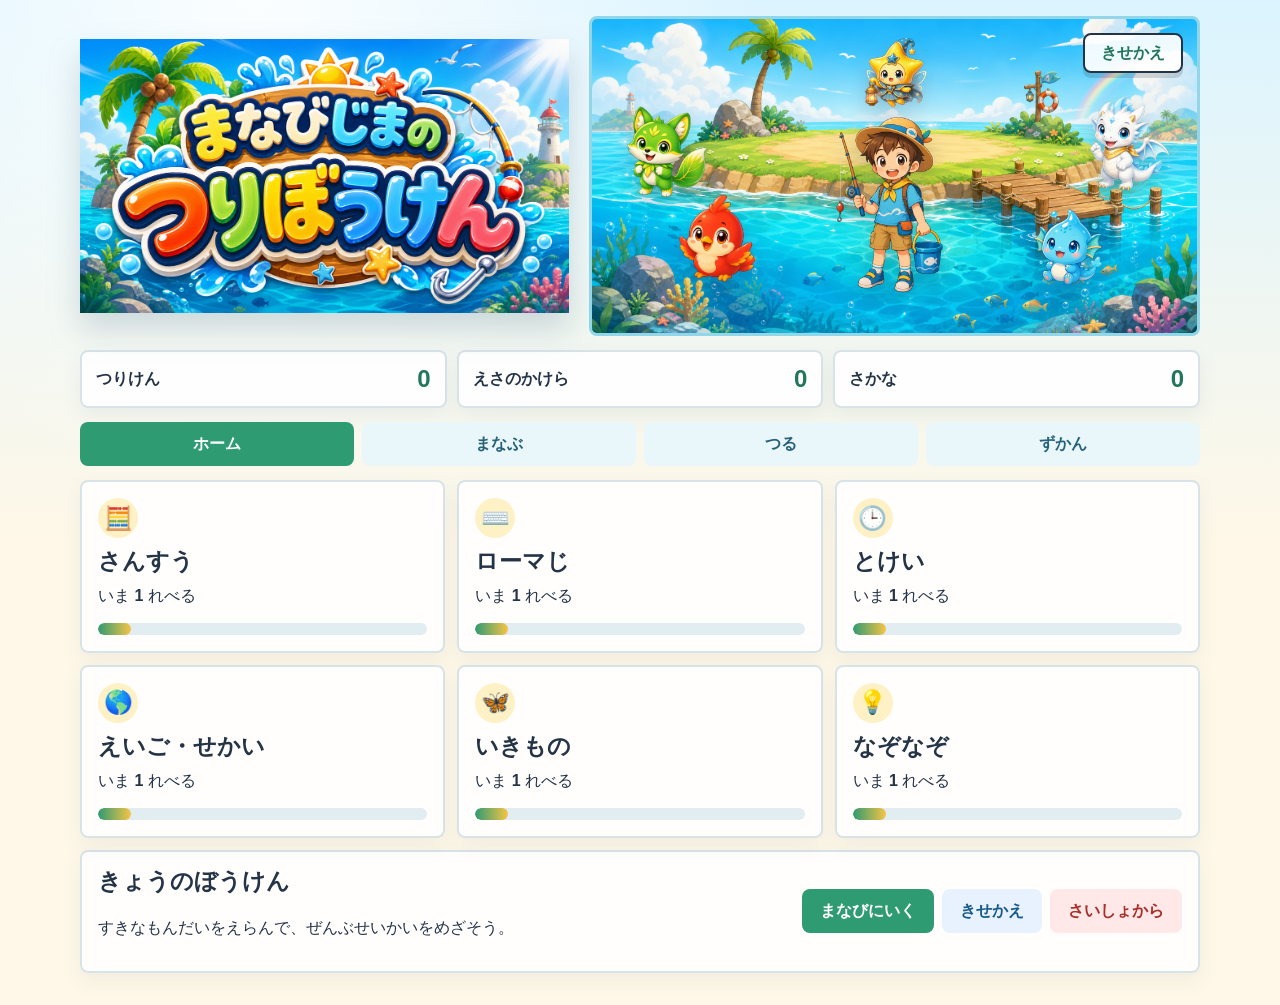
==== manabijima/index.html @ a8a442fa "Add first Manabijima game copy" ====
<!doctype html>
<html lang="ja">
  <head>
    <meta charset="utf-8" />
    <meta name="viewport" content="width=device-width, initial-scale=1" />
    <title>まなびじまのつりぼうけん</title>
    <link rel="stylesheet" href="./style.css" />
  </head>
  <body>
    <main class="app">
      <section class="hero" aria-labelledby="game-title">
        <div class="hero__text">
          <div class="title-logo">
            <img src="./assets/ui/title_banner.png" alt="まなびじまの つりぼうけん" />
            <h1 id="game-title">まなびじまの つりぼうけん</h1>
          </div>
        </div>
        <div class="stage" aria-label="しゅじんこう">
          <button class="stage-look-button" data-go="look">きせかえ</button>
          <div class="sun"></div>
          <div class="cloud cloud--one"></div>
          <div class="cloud cloud--two"></div>
          <div id="animal-buddy" class="buddy buddy--back-left"></div>
          <div id="quiz-buddy" class="buddy buddy--back-center"></div>
          <div id="world-buddy" class="buddy buddy--back-right"></div>
          <div id="red-buddy" class="buddy buddy--left"></div>
          <div id="avatar" class="avatar"></div>
          <div id="buddy" class="buddy buddy--right"></div>
          <div class="island"></div>
          <div class="water"></div>
        </div>
      </section>

      <section class="status-bar" aria-label="もちもの">
        <div>
          <span>つりけん</span>
          <strong id="ticket-count">0</strong>
        </div>
        <div>
          <span>えさのかけら</span>
          <strong id="bait-count">0</strong>
        </div>
        <div>
          <span>さかな</span>
          <strong id="fish-count">0</strong>
        </div>
      </section>

      <nav class="tabs" aria-label="メニュー">
        <button class="tab is-active" data-view="home">ホーム</button>
        <button class="tab" data-view="study">まなぶ</button>
        <button class="tab" data-view="fish">つる</button>
        <button class="tab" data-view="book">ずかん</button>
      </nav>

      <section id="home-view" class="view is-active">
        <div class="progress-grid">
          <article class="panel subject-card" data-home-subject="math" tabindex="0">
            <span class="subject-icon">🧮</span>
            <h2>さんすう</h2>
            <p>いま <strong id="math-level">1</strong> れべる</p>
            <div class="meter"><span id="math-meter"></span></div>
          </article>
          <article class="panel subject-card" data-home-subject="roma" tabindex="0">
            <span class="subject-icon">⌨️</span>
            <h2>ローマじ</h2>
            <p>いま <strong id="roma-level">1</strong> れべる</p>
            <div class="meter"><span id="roma-meter"></span></div>
          </article>
          <article class="panel subject-card" data-home-subject="word" tabindex="0">
            <span class="subject-icon">🕒</span>
            <h2>とけい</h2>
            <p>いま <strong id="word-level">1</strong> れべる</p>
            <div class="meter"><span id="word-meter"></span></div>
          </article>
          <article class="panel subject-card" data-home-subject="world" tabindex="0">
            <span class="subject-icon">🌎</span>
            <h2>えいご・せかい</h2>
            <p>いま <strong id="world-level">1</strong> れべる</p>
            <div class="meter"><span id="world-meter"></span></div>
          </article>
          <article class="panel subject-card" data-home-subject="animal" tabindex="0">
            <span class="subject-icon">🦋</span>
            <h2>いきもの</h2>
            <p>いま <strong id="animal-level">1</strong> れべる</p>
            <div class="meter"><span id="animal-meter"></span></div>
          </article>
          <article class="panel subject-card" data-home-subject="quiz" tabindex="0">
            <span class="subject-icon">💡</span>
            <h2>なぞなぞ</h2>
            <p>いま <strong id="quiz-level">1</strong> れべる</p>
            <div class="meter"><span id="quiz-meter"></span></div>
          </article>
        </div>
        <div class="panel story-panel">
          <h2>きょうのぼうけん</h2>
          <p id="story-text">すきなもんだいをえらんで、ぜんぶせいかいをめざそう。</p>
          <div class="home-actions">
            <button class="primary" data-go="study">まなびにいく</button>
            <button class="secondary" data-go="look">きせかえ</button>
            <button class="danger reset-control">さいしょから</button>
          </div>
        </div>
      </section>

      <section id="look-view" class="view">
        <div class="panel look-panel">
          <div class="look-head">
            <div>
              <p class="eyebrow">すがたえらび</p>
              <h2>すきなすがた</h2>
            </div>
            <button id="look-auto" class="secondary">ぜんぶおまかせ</button>
          </div>
          <p class="look-help">できるようになったすがたからえらべるよ。</p>
          <div id="look-picker" class="look-picker"></div>
        </div>
      </section>

      <section id="study-view" class="view">
        <div class="subject-picker" id="subject-picker"></div>
        <div class="level-picker" id="level-picker" aria-label="れべるをえらぶ"></div>
        <div class="panel quiz-panel" id="quiz-panel">
          <div id="answer-mark" class="answer-mark" aria-hidden="true"></div>
          <div class="quiz-head">
            <div>
              <p class="eyebrow" id="quiz-subtitle">さんすう</p>
              <h2 id="quiz-title">れべる 1</h2>
            </div>
            <div class="score-pill"><span id="question-count">1</span>/5</div>
          </div>
          <p id="question-guide" class="question-guide">こたえを いれよう</p>
          <div id="question-box" class="question-box"></div>
          <div id="answer-box" class="answer-box"></div>
          <div class="quiz-actions">
            <button id="check-answer" class="primary">こたえる</button>
            <button id="next-question" class="secondary" hidden>つぎへ</button>
            <button id="retry-level" class="secondary" hidden>もういちど</button>
            <button id="next-level" class="primary" hidden>つぎのれべる</button>
            <button id="go-fishing" class="secondary" hidden>つりにいく</button>
          </div>
          <p id="feedback" class="feedback" aria-live="polite"></p>
        </div>
      </section>

      <section id="fish-view" class="view">
        <div class="panel fishing-panel">
          <div class="fishing-stage" id="fishing-stage">
            <div class="pond-sky"></div>
            <div class="pond-water"></div>
            <div class="rod"></div>
            <div class="float"></div>
          </div>
          <div class="fishing-info">
            <p class="eyebrow" id="place-name">はじまりのいけ</p>
            <h2>つりをする</h2>
            <p id="fishing-message">つりけんをつかって、さかなをつろう。</p>
            <button id="fish-button" class="primary">つる</button>
          </div>
        </div>
      </section>

      <section id="book-view" class="view">
        <div class="panel">
          <div class="book-head">
            <div>
              <p class="eyebrow">さかなずかん</p>
              <h2>みつけたさかな</h2>
            </div>
            <button class="danger reset-control">さいしょから</button>
          </div>
          <div id="fish-book" class="fish-book"></div>
        </div>
      </section>
    </main>

    <div id="evolution-modal" class="evolution-modal" hidden>
      <div class="evolution-card">
        <p class="eyebrow">ぱわーあっぷ！</p>
        <div class="evolution-stage">
          <img id="evolution-before" alt="" />
          <span>→</span>
          <img id="evolution-after" alt="" />
        </div>
        <h2 id="evolution-title">すがたがかわった！</h2>
        <p id="evolution-message">とてもつよくなったよ。</p>
        <button id="close-evolution" class="primary">すすむ</button>
      </div>
    </div>

    <script src="./script.js"></script>
  </body>
</html>
---- manabijima/style.css ----
:root {
  color-scheme: light;
  --bg: #fff8e8;
  --ink: #243447;
  --muted: #617386;
  --line: #d8e3e8;
  --panel: #ffffff;
  --green: #2f9b72;
  --green-dark: #22765b;
  --blue: #2889c9;
  --yellow: #f6c445;
  --orange: #f28c38;
  --red: #e6554f;
  font-family: "Arial", "Hiragino Sans", "Yu Gothic", sans-serif;
}

* {
  box-sizing: border-box;
}

body {
  margin: 0;
  min-height: 100vh;
  background:
    radial-gradient(circle at 20% 0%, rgba(255, 255, 255, 0.9), transparent 32rem),
    linear-gradient(180deg, #dbf4ff 0%, var(--bg) 34rem);
  color: var(--ink);
}

button,
input {
  font: inherit;
}

button {
  min-height: 44px;
  border: 0;
  border-radius: 8px;
  cursor: pointer;
  font-weight: 800;
}

button:disabled {
  cursor: not-allowed;
  opacity: 0.55;
}

.app {
  width: min(1120px, calc(100% - 24px));
  margin: 0 auto;
  padding: 16px 0 32px;
}

.hero {
  display: grid;
  grid-template-columns: minmax(440px, 1fr) minmax(480px, 1.25fr);
  gap: 20px;
  align-items: stretch;
  min-height: 320px;
}

.hero__text {
  display: flex;
  flex-direction: column;
  justify-content: center;
  padding: 20px 0;
}

.title-logo {
  position: relative;
  max-width: 620px;
  filter: drop-shadow(0 16px 16px rgba(61, 101, 124, 0.22));
}

.title-logo img {
  display: block;
  width: 100%;
  height: auto;
}

.eyebrow {
  margin: 0 0 6px;
  color: var(--green-dark);
  font-size: 0.9rem;
  font-weight: 800;
}

h1,
h2,
p {
  margin-top: 0;
}

h1 {
  position: absolute;
  width: 1px;
  height: 1px;
  overflow: hidden;
  clip: rect(0 0 0 0);
  white-space: nowrap;
}

h2 {
  margin-bottom: 10px;
  font-size: 1.45rem;
  line-height: 1.2;
  letter-spacing: 0;
}

.stage {
  position: relative;
  overflow: hidden;
  min-height: 320px;
  border: 3px solid #91d6e9;
  border-radius: 8px;
  background: url("./assets/backgrounds/main_stage.png") center / cover no-repeat;
}

.stage-look-button {
  position: absolute;
  z-index: 5;
  right: 14px;
  top: 14px;
  min-height: 40px;
  padding: 0 16px;
  border: 2px solid #243447;
  background: rgba(255, 255, 255, 0.92);
  color: var(--green-dark);
  box-shadow: 0 5px 0 rgba(36, 52, 71, 0.18);
}

.stage-look-button:hover {
  background: #fff8d8;
}

.sun {
  position: absolute;
  display: none;
  top: 28px;
  right: 38px;
  width: 64px;
  height: 64px;
  border-radius: 50%;
  background: #ffd65a;
  box-shadow: 0 0 0 12px rgba(255, 214, 90, 0.23);
}

.cloud {
  position: absolute;
  display: none;
  width: 110px;
  height: 34px;
  border-radius: 999px;
  background: #fff;
  opacity: 0.9;
}

.cloud::before,
.cloud::after {
  content: "";
  position: absolute;
  bottom: 12px;
  border-radius: 50%;
  background: #fff;
}

.cloud::before {
  left: 16px;
  width: 44px;
  height: 44px;
}

.cloud::after {
  right: 18px;
  width: 52px;
  height: 52px;
}

.cloud--one {
  top: 48px;
  left: 42px;
}

.cloud--two {
  top: 104px;
  right: 160px;
  transform: scale(0.72);
}

.island {
  position: absolute;
  display: none;
  left: 12%;
  right: 12%;
  bottom: 38px;
  height: 72px;
  border-radius: 50% 50% 0 0;
  background: #d2a357;
  box-shadow: inset 0 14px #7ec857;
}

.water {
  position: absolute;
  display: none;
  left: 0;
  right: 0;
  bottom: 0;
  height: 48px;
  background: repeating-linear-gradient(90deg, #55bce2 0 34px, #76d4ee 34px 68px);
}

.avatar,
.buddy {
  position: absolute;
  z-index: 2;
}

.avatar {
  left: 50%;
  bottom: 6px;
  width: 180px;
  height: 236px;
  transform: translateX(-50%);
}

.buddy {
  bottom: 18px;
  width: 122px;
  height: 148px;
}

.buddy--left {
  left: 10%;
  bottom: 12px;
  width: 132px;
  height: 158px;
}

.buddy--right {
  right: 11%;
  bottom: 8px;
  width: 124px;
  height: 150px;
}

.buddy--back-left,
.buddy--back-center,
.buddy--back-right {
  z-index: 1;
  opacity: 0.98;
}

.buddy--back-left {
  left: 3%;
  bottom: 112px;
  width: 112px;
  height: 136px;
}

.buddy--back-center {
  left: 50%;
  bottom: 204px;
  width: 94px;
  height: 108px;
  transform: translateX(-50%);
}

.buddy--back-right {
  right: 3%;
  bottom: 120px;
  width: 112px;
  height: 136px;
}

.character-sprite {
  display: block;
  width: 100%;
  height: 100%;
  object-fit: contain;
  filter: drop-shadow(0 10px 10px rgba(34, 52, 71, 0.22));
}

.hero-sprite {
  transform-origin: 50% 100%;
}

.buddy-sprite {
  transform-origin: 50% 100%;
}

.red-buddy-sprite {
  transform-origin: 50% 100%;
}

.world-buddy-sprite,
.animal-buddy-sprite,
.quiz-buddy-sprite {
  transform-origin: 50% 100%;
}

.person {
  position: absolute;
  inset: 0;
}

.head {
  position: absolute;
  left: 37px;
  top: 8px;
  width: 58px;
  height: 58px;
  border: 3px solid #513a2b;
  border-radius: 50%;
  background: #ffd0a4;
}

.hair {
  position: absolute;
  left: 31px;
  top: 0;
  width: 70px;
  height: 38px;
  border-radius: 50% 50% 28% 28%;
  background: #5b3a2b;
}

.eye {
  position: absolute;
  top: 32px;
  width: 7px;
  height: 7px;
  border-radius: 50%;
  background: #243447;
}

.eye--l {
  left: 53px;
}

.eye--r {
  left: 74px;
}

.mouth {
  position: absolute;
  left: 62px;
  top: 47px;
  width: 16px;
  height: 8px;
  border-bottom: 3px solid #b54d4d;
  border-radius: 0 0 16px 16px;
}

.body {
  position: absolute;
  left: 34px;
  top: 68px;
  width: 64px;
  height: 76px;
  border: 3px solid #243447;
  border-radius: 24px 24px 12px 12px;
  background: var(--outfit, #6eb9f2);
}

.arm,
.leg {
  position: absolute;
  border: 3px solid #243447;
  background: #ffd0a4;
}

.arm {
  top: 78px;
  width: 20px;
  height: 58px;
  border-radius: 12px;
}

.arm--l {
  left: 18px;
  transform: rotate(10deg);
}

.arm--r {
  right: 16px;
  transform: rotate(-18deg);
}

.leg {
  top: 135px;
  width: 22px;
  height: 38px;
  border-radius: 10px;
  background: #315f8f;
}

.leg--l {
  left: 44px;
}

.leg--r {
  right: 44px;
}

.item {
  position: absolute;
  right: 0;
  top: 72px;
  width: 58px;
  height: 58px;
}

.item::before {
  content: "";
  position: absolute;
  left: 22px;
  top: 2px;
  width: 7px;
  height: 62px;
  border-radius: 8px;
  background: #7b5438;
  transform: rotate(22deg);
}

.item__head {
  content: "";
  position: absolute;
  right: 7px;
  bottom: 4px;
  width: 28px;
  height: 28px;
  border: 5px solid var(--item, #f6c445);
  border-radius: 50%;
}

.item__head--net {
  width: 32px;
  height: 32px;
  border-radius: 50%;
}

.item__head--bucket {
  width: 30px;
  height: 26px;
  border-radius: 4px 4px 12px 12px;
  background: rgba(255, 255, 255, 0.45);
}

.item__head--map {
  width: 32px;
  height: 24px;
  border-width: 4px;
  border-radius: 4px;
  background: #fff4c8;
}

.item__head--star {
  width: 32px;
  height: 32px;
  border-radius: 8px;
  background: var(--item, #f6c445);
  transform: rotate(45deg);
}

.level-badge {
  position: absolute;
  left: 48px;
  top: 92px;
  display: grid;
  place-items: center;
  width: 34px;
  height: 24px;
  border: 2px solid #243447;
  border-radius: 999px;
  background: #fff;
  color: #243447;
  font-size: 0.72rem;
  font-weight: 900;
}

.body-mark {
  position: absolute;
  left: 54px;
  top: 112px;
  width: 24px;
  height: 12px;
  border-radius: 999px;
  background: rgba(255, 255, 255, 0.65);
}

.buddy-creature {
  position: absolute;
  left: 8px;
  bottom: 0;
  width: 88px;
  height: 78px;
  border: 3px solid #22526c;
  border-radius: 46% 46% 42% 42%;
  background: var(--buddy, #89ddff);
}

.buddy-creature::before {
  content: "";
  position: absolute;
  left: 12px;
  top: -18px;
  width: 60px;
  height: 34px;
  border: 3px solid #22526c;
  border-bottom: 0;
  border-radius: 50% 50% 0 0;
  background: inherit;
}

.buddy-fin {
  position: absolute;
  right: -17px;
  top: 28px;
  width: 32px;
  height: 28px;
  border: 3px solid #22526c;
  border-radius: 50% 0 50% 0;
  background: inherit;
}

.buddy-horn {
  position: absolute;
  left: 38px;
  top: -24px;
  width: 14px;
  height: 28px;
  border: 3px solid #22526c;
  border-radius: 12px 12px 2px 2px;
  background: #fff5a6;
}

.buddy-eye {
  position: absolute;
  top: 26px;
  width: 8px;
  height: 8px;
  border-radius: 50%;
  background: #183142;
}

.buddy-eye--l {
  left: 29px;
}

.buddy-eye--r {
  right: 29px;
}

.status-bar {
  display: grid;
  grid-template-columns: repeat(3, 1fr);
  gap: 10px;
  margin: 14px 0;
}

.status-bar div,
.panel {
  border: 2px solid var(--line);
  border-radius: 8px;
  background: rgba(255, 255, 255, 0.92);
  box-shadow: 0 8px 20px rgba(61, 101, 124, 0.08);
}

.status-bar div {
  display: flex;
  align-items: center;
  justify-content: space-between;
  min-height: 58px;
  padding: 10px 14px;
  font-weight: 800;
}

.status-bar strong {
  font-size: 1.5rem;
  color: var(--green-dark);
}

.tabs {
  display: grid;
  grid-template-columns: repeat(4, 1fr);
  gap: 8px;
  margin-bottom: 14px;
}

.tab {
  background: #e9f6fa;
  color: #276279;
}

.tab.is-active {
  background: var(--green);
  color: #fff;
}

.view {
  display: none;
}

.view.is-active {
  display: block;
}

.progress-grid,
.subject-picker,
.level-picker {
  display: grid;
  grid-template-columns: repeat(3, 1fr);
  gap: 12px;
}

.level-picker {
  grid-template-columns: repeat(10, 1fr);
  margin-top: 12px;
  gap: 8px;
}

.panel {
  padding: 16px;
}

.subject-card {
  min-height: 136px;
  cursor: pointer;
  transition: transform 0.16s ease, border-color 0.16s ease, box-shadow 0.16s ease;
}

.subject-card:hover,
.subject-card:focus {
  border-color: #8acfe3;
  box-shadow: 0 10px 22px rgba(61, 101, 124, 0.14);
  outline: 0;
  transform: translateY(-2px);
}

.subject-icon {
  display: grid;
  place-items: center;
  width: 40px;
  height: 40px;
  margin-bottom: 10px;
  border-radius: 50%;
  background: #fff1c6;
  color: #8a5a05;
  font-size: 1.45rem;
  font-weight: 900;
}

.meter {
  overflow: hidden;
  height: 12px;
  border-radius: 999px;
  background: #e1edf0;
}

.meter span {
  display: block;
  width: 10%;
  height: 100%;
  border-radius: inherit;
  background: linear-gradient(90deg, var(--green), var(--yellow));
}

.story-panel {
  display: grid;
  grid-template-columns: minmax(0, 1fr) auto;
  gap: 12px;
  align-items: center;
  margin-top: 12px;
}

.story-panel h2,
.story-panel p {
  grid-column: 1;
}

.story-panel .home-actions {
  grid-column: 2;
  grid-row: 1 / span 2;
}

.home-actions {
  display: flex;
  gap: 8px;
  align-items: center;
}

.look-panel {
  margin-top: 0;
}

.look-head {
  display: flex;
  gap: 12px;
  align-items: center;
  justify-content: space-between;
  margin-bottom: 8px;
}

.look-head h2 {
  margin-bottom: 0;
}

.look-help {
  margin-bottom: 14px;
  color: var(--muted);
  font-weight: 800;
}

.look-picker {
  display: grid;
  gap: 12px;
}

.look-row {
  display: grid;
  grid-template-columns: 150px 1fr;
  gap: 10px;
  align-items: center;
  padding: 10px;
  border: 2px solid #d8e3e8;
  border-radius: 8px;
  background: #f7fcfd;
}

.look-row h3 {
  margin: 0;
  font-size: 1rem;
  line-height: 1.2;
}

.look-options {
  display: grid;
  grid-template-columns: repeat(5, minmax(88px, 1fr));
  gap: 8px;
}

.look-choice {
  display: grid;
  grid-template-rows: 46px auto auto;
  gap: 4px;
  place-items: center;
  min-height: 104px;
  padding: 8px 6px;
  border: 2px solid #bdd8e3;
  background: #fff;
  color: var(--ink);
  font-size: 0.82rem;
}

.look-choice img {
  max-width: 54px;
  max-height: 48px;
  object-fit: contain;
  filter: drop-shadow(0 5px 5px rgba(34, 52, 71, 0.18));
}

.look-choice.is-active {
  border-color: var(--green);
  background: #e9f8ef;
  box-shadow: inset 0 0 0 2px rgba(47, 155, 114, 0.18);
}

.look-name,
.look-lock {
  line-height: 1.15;
}

.look-name {
  font-weight: 900;
}

.look-lock {
  color: var(--muted);
  font-size: 0.72rem;
}

.primary,
.secondary,
.danger {
  padding: 0 18px;
}

.primary {
  background: var(--green);
  color: #fff;
}

.primary:hover {
  background: var(--green-dark);
}

.secondary {
  background: #e8f2ff;
  color: #185b8a;
}

.danger {
  background: #ffe8e7;
  color: #a82f2a;
}

.subject-choice {
  min-height: 118px;
  padding: 14px;
  text-align: left;
  border: 2px solid var(--line);
  background: #fff;
  color: var(--ink);
}

.subject-choice strong {
  display: flex;
  gap: 8px;
  align-items: center;
  margin-bottom: 10px;
  font-size: 1.05rem;
}

.pick-icon {
  display: grid;
  place-items: center;
  flex: 0 0 auto;
  width: 34px;
  height: 34px;
  border-radius: 50%;
  background: #fff1c6;
  font-size: 1.25rem;
}

.level-choice {
  min-width: 0;
  min-height: 44px;
  padding: 0 8px;
  border: 2px solid #bdd8e3;
  background: #fff;
  color: var(--ink);
}

.level-choice.is-active {
  border-color: var(--green);
  background: #e8f8ef;
  color: var(--green-dark);
}

.level-choice.is-locked {
  opacity: 0.45;
}

.subject-choice.is-active {
  border-color: var(--green);
  box-shadow: inset 0 0 0 2px rgba(47, 155, 114, 0.18);
}

.subject-choice > span {
  display: block;
  color: var(--muted);
  font-size: 0.93rem;
  font-weight: 700;
}

.quiz-panel {
  position: relative;
  margin-top: 12px;
}

.answer-mark {
  pointer-events: none;
  position: absolute;
  z-index: 8;
  left: 50%;
  top: 52%;
  display: grid;
  place-items: center;
  width: min(220px, 52vw);
  height: min(220px, 52vw);
  border: 10px solid currentColor;
  border-radius: 50%;
  background: rgba(255, 255, 255, 0.72);
  font-size: clamp(7rem, 20vw, 13rem);
  font-weight: 900;
  line-height: 1;
  opacity: 0;
  transform: translate(-50%, -50%) scale(0.45) rotate(-8deg);
}

.answer-mark.is-correct {
  color: #e6554f;
}

.answer-mark.is-wrong {
  color: #185b8a;
}

.answer-mark.is-wrong {
  border-radius: 30px;
}

.answer-mark.is-showing {
  animation: answerMark 0.9s ease-out forwards;
}

.quiz-head,
.book-head {
  display: flex;
  align-items: flex-start;
  justify-content: space-between;
  gap: 12px;
}

.score-pill {
  min-width: 68px;
  padding: 8px 12px;
  border-radius: 999px;
  background: #fff1c6;
  text-align: center;
  font-size: 1.1rem;
  font-weight: 900;
}

.question-box {
  display: grid;
  place-items: center;
  min-height: 140px;
  margin: 8px 0 12px;
  padding: 14px;
  border-radius: 8px;
  background: #f3fbfd;
  text-align: center;
  font-size: 2.2rem;
  font-weight: 900;
  line-height: 1.3;
}

.clock-face {
  width: min(220px, 70vw);
  height: auto;
}

.flag-picture {
  width: min(260px, 76vw);
  height: auto;
  border: 4px solid #243447;
  border-radius: 8px;
  background: #fff;
  box-shadow: 0 8px 0 rgba(36, 52, 71, 0.12);
}

.clock-face circle {
  fill: #fff8df;
  stroke: #243447;
  stroke-width: 6;
}

.clock-face .clock-center {
  fill: #243447;
  stroke: none;
}

.clock-numbers {
  fill: #243447;
  font-size: 20px;
  font-weight: 900;
}

.clock-hand {
  stroke: #243447;
  stroke-linecap: round;
}

.clock-hand--hour {
  stroke-width: 9;
}

.clock-hand--minute {
  stroke-width: 5;
}

.question-guide {
  margin: 4px 0 0;
  color: var(--green-dark);
  font-size: 1.05rem;
  font-weight: 900;
}

.answer-box {
  display: grid;
  gap: 10px;
}

.answer-input {
  width: 100%;
  min-height: 54px;
  padding: 10px 14px;
  border: 3px solid #bdd8e3;
  border-radius: 8px;
  font-size: 1.4rem;
  font-weight: 800;
  text-align: center;
}

.choice-grid {
  display: grid;
  grid-template-columns: repeat(2, 1fr);
  gap: 10px;
}

.choice {
  min-height: 58px;
  border: 2px solid #bdd8e3;
  background: #fff;
  color: var(--ink);
}

.choice.is-selected {
  border-color: var(--blue);
  background: #e6f5ff;
}

.quiz-actions {
  display: flex;
  flex-wrap: wrap;
  gap: 10px;
  margin-top: 12px;
}

.feedback {
  min-height: 28px;
  margin: 12px 0 0;
  color: var(--green-dark);
  font-size: 1.08rem;
  font-weight: 900;
}

.fishing-panel {
  display: grid;
  grid-template-columns: minmax(0, 1.4fr) minmax(260px, 0.8fr);
  gap: 16px;
}

.fishing-stage {
  position: relative;
  overflow: hidden;
  min-height: 300px;
  border-radius: 8px;
  background: url("./assets/backgrounds/main_stage.png") center / cover no-repeat;
}

.pond-sky {
  position: absolute;
  display: none;
  inset: 0 0 42%;
  background: linear-gradient(180deg, #9be7ff, #effdff);
}

.pond-water {
  position: absolute;
  inset: 48% 0 0;
  background:
    repeating-linear-gradient(90deg, rgba(255, 255, 255, 0.16) 0 32px, transparent 32px 68px),
    linear-gradient(180deg, rgba(92, 198, 232, 0.35), rgba(38, 123, 181, 0.52));
}

.rod {
  position: absolute;
  left: 25%;
  top: 70px;
  width: 8px;
  height: 180px;
  border-radius: 8px;
  background: #6c4b31;
  transform: rotate(34deg);
  transform-origin: bottom;
}

.rod::after {
  content: "";
  position: absolute;
  left: 4px;
  top: -2px;
  width: 120px;
  height: 130px;
  border-top: 3px solid #f6fbff;
  border-right: 3px solid #f6fbff;
  border-radius: 0 90px 0 0;
}

.float {
  position: absolute;
  left: 58%;
  top: 176px;
  width: 18px;
  height: 34px;
  border: 3px solid #fff;
  border-radius: 999px;
  background: linear-gradient(180deg, #e6554f 0 50%, #fff 50%);
  animation: bob 1.4s infinite ease-in-out;
}

.fishing-stage.is-biting .float {
  animation: bite 0.22s infinite ease-in-out;
}

.fishing-stage.is-rare {
  box-shadow: inset 0 0 0 5px rgba(246, 196, 69, 0.9), 0 0 28px rgba(246, 196, 69, 0.65);
}

.fishing-stage.is-super {
  box-shadow: inset 0 0 0 5px rgba(113, 210, 222, 0.95), 0 0 34px rgba(113, 210, 222, 0.75);
}

.fishing-stage.is-legend {
  box-shadow: inset 0 0 0 6px rgba(246, 166, 201, 0.95), 0 0 42px rgba(246, 166, 201, 0.82);
}

.fishing-stage.is-super .float {
  animation: bite 0.16s infinite ease-in-out;
}

.fishing-stage.is-legend .float {
  animation: bite 0.12s infinite ease-in-out;
}

.fishing-stage.is-pulled .rod {
  animation: rodPull 0.24s ease-out;
}

.fishing-stage.is-pulled .splash {
  animation: splash 0.2s ease-out 2 alternate;
}

.splash {
  position: absolute;
  left: 50%;
  top: 58%;
  width: 130px;
  height: 42px;
  border: 6px solid rgba(255, 255, 255, 0.8);
  border-left: 0;
  border-right: 0;
  border-radius: 50%;
  transform: translate(-50%, -50%);
  animation: splash 0.38s ease-out infinite alternate;
}

@keyframes bob {
  0%,
  100% {
    transform: translateY(0);
  }
  50% {
    transform: translateY(8px);
  }
}

@keyframes bite {
  0%,
  100% {
    transform: translateY(-5px) rotate(-6deg);
  }
  50% {
    transform: translateY(14px) rotate(6deg);
  }
}

@keyframes splash {
  from {
    opacity: 0.35;
    transform: translate(-50%, -50%) scale(0.7);
  }
  to {
    opacity: 1;
    transform: translate(-50%, -50%) scale(1.15);
  }
}

@keyframes rodPull {
  0% {
    transform: rotate(34deg);
  }
  45% {
    transform: rotate(22deg);
  }
  100% {
    transform: rotate(34deg);
  }
}

@keyframes answerMark {
  0% {
    opacity: 0;
    transform: translate(-50%, -50%) scale(0.45) rotate(-8deg);
  }
  18% {
    opacity: 1;
    transform: translate(-50%, -50%) scale(1.1) rotate(3deg);
  }
  70% {
    opacity: 1;
    transform: translate(-50%, -50%) scale(1) rotate(0);
  }
  100% {
    opacity: 0;
    transform: translate(-50%, -50%) scale(1.18) rotate(0);
  }
}

.fishing-info {
  align-self: center;
}

.caught-fish {
  position: absolute;
  left: 50%;
  top: 52%;
  width: 128px;
  height: 70px;
  transform: translate(-50%, -50%);
  animation: pop 0.36s ease-out;
}

.caught-fish.is-rare {
  animation: rarePop 0.72s ease-out;
}

@keyframes pop {
  from {
    opacity: 0;
    transform: translate(-50%, -38%) scale(0.6);
  }
  to {
    opacity: 1;
    transform: translate(-50%, -50%) scale(1);
  }
}

@keyframes rarePop {
  0% {
    opacity: 0;
    transform: translate(-50%, -20%) scale(0.4) rotate(-16deg);
  }
  55% {
    opacity: 1;
    transform: translate(-50%, -62%) scale(1.35) rotate(8deg);
  }
  100% {
    transform: translate(-50%, -50%) scale(1) rotate(0);
  }
}

.fish-svg {
  width: 100%;
  height: 100%;
}

.fish-img {
  display: block;
  width: 100%;
  height: 100%;
  object-fit: contain;
  filter: drop-shadow(0 8px 8px rgba(24, 38, 51, 0.22));
}

.caught-fish .fish-img {
  transform: scale(1.28);
}

.fish-book {
  display: grid;
  grid-template-columns: repeat(auto-fill, minmax(140px, 1fr));
  gap: 10px;
}

.fish-card {
  min-height: 148px;
  padding: 10px;
  border: 2px solid var(--line);
  border-radius: 8px;
  background: #f8fcfd;
  text-align: center;
}

.fish-card .fish-thumb {
  width: 110px;
  height: 70px;
  margin: 0 auto 8px;
}

.fish-card strong {
  display: block;
  margin-bottom: 4px;
}

.fish-card span {
  color: var(--muted);
  font-size: 0.9rem;
  font-weight: 700;
}

.fish-card.is-locked {
  filter: grayscale(1);
  opacity: 0.5;
}

.evolution-modal {
  position: fixed;
  z-index: 20;
  inset: 0;
  display: grid;
  place-items: center;
  padding: 18px;
  background: rgba(13, 34, 48, 0.48);
}

.evolution-modal[hidden] {
  display: none;
}

.evolution-card {
  width: min(560px, 100%);
  padding: 22px;
  border: 4px solid #243447;
  border-radius: 8px;
  background:
    radial-gradient(circle at 50% 30%, rgba(255, 241, 198, 0.95), transparent 12rem),
    #fff;
  text-align: center;
  box-shadow: 0 20px 40px rgba(13, 34, 48, 0.28);
  animation: evolutionIn 0.36s ease-out;
}

.evolution-modal.is-closing .evolution-card {
  animation: evolutionOut 0.18s ease-in forwards;
}

.evolution-stage {
  display: grid;
  grid-template-columns: 1fr auto 1fr;
  align-items: end;
  gap: 12px;
  min-height: 230px;
  margin: 8px 0 10px;
}

.evolution-stage img {
  width: 100%;
  max-height: 230px;
  object-fit: contain;
  filter: drop-shadow(0 10px 10px rgba(34, 52, 71, 0.22));
}

.evolution-stage img:last-child {
  animation: evolvedSprite 1.1s ease-out infinite alternate;
}

.evolution-stage span {
  align-self: center;
  color: var(--orange);
  font-size: 2.8rem;
  font-weight: 900;
}

.evolution-card h2 {
  margin: 4px 0;
  color: var(--green-dark);
}

.evolution-card p {
  margin: 6px 0 14px;
  font-weight: 900;
}

@keyframes evolutionIn {
  from {
    opacity: 0;
    transform: translateY(20px) scale(0.88);
  }
  to {
    opacity: 1;
    transform: translateY(0) scale(1);
  }
}

@keyframes evolutionOut {
  to {
    opacity: 0;
    transform: translateY(10px) scale(0.94);
  }
}

@keyframes evolvedSprite {
  from {
    transform: translateY(0) scale(1);
  }
  to {
    transform: translateY(-8px) scale(1.06);
  }
}

@media (max-width: 820px) {
  .hero,
  .fishing-panel {
    grid-template-columns: 1fr;
  }

  h1 {
    font-size: 3.2rem;
  }

  .progress-grid,
  .subject-picker,
  .status-bar {
    grid-template-columns: 1fr;
  }

  .story-panel {
    grid-template-columns: 1fr;
  }

  .story-panel h2,
  .story-panel p,
  .story-panel .home-actions {
    grid-column: auto;
    grid-row: auto;
  }

  .home-actions {
    align-items: stretch;
    flex-direction: column;
  }

  .look-head {
    align-items: stretch;
    flex-direction: column;
  }

  .look-row {
    grid-template-columns: 1fr;
  }

  .look-options {
    grid-template-columns: repeat(2, minmax(0, 1fr));
  }

  .tabs {
    grid-template-columns: repeat(2, 1fr);
  }

  .choice-grid {
    grid-template-columns: 1fr;
  }

  .level-picker {
    grid-template-columns: repeat(5, 1fr);
  }

  .stage {
    min-height: 380px;
  }

  .avatar {
    width: 138px;
    height: 190px;
  }

  .buddy,
  .buddy--right {
    width: 88px;
    height: 112px;
  }

  .buddy--left {
    left: 4%;
    bottom: 14px;
    width: 92px;
    height: 116px;
  }

  .buddy--right {
    right: 5%;
    bottom: 12px;
  }

  .buddy--back-left,
  .buddy--back-right {
    bottom: 156px;
    width: 70px;
    height: 90px;
  }

  .buddy--back-left {
    left: 2%;
  }

  .buddy--back-right {
    right: 2%;
  }

  .buddy--back-center {
    left: 50%;
    bottom: 272px;
    width: 68px;
    height: 78px;
  }
}
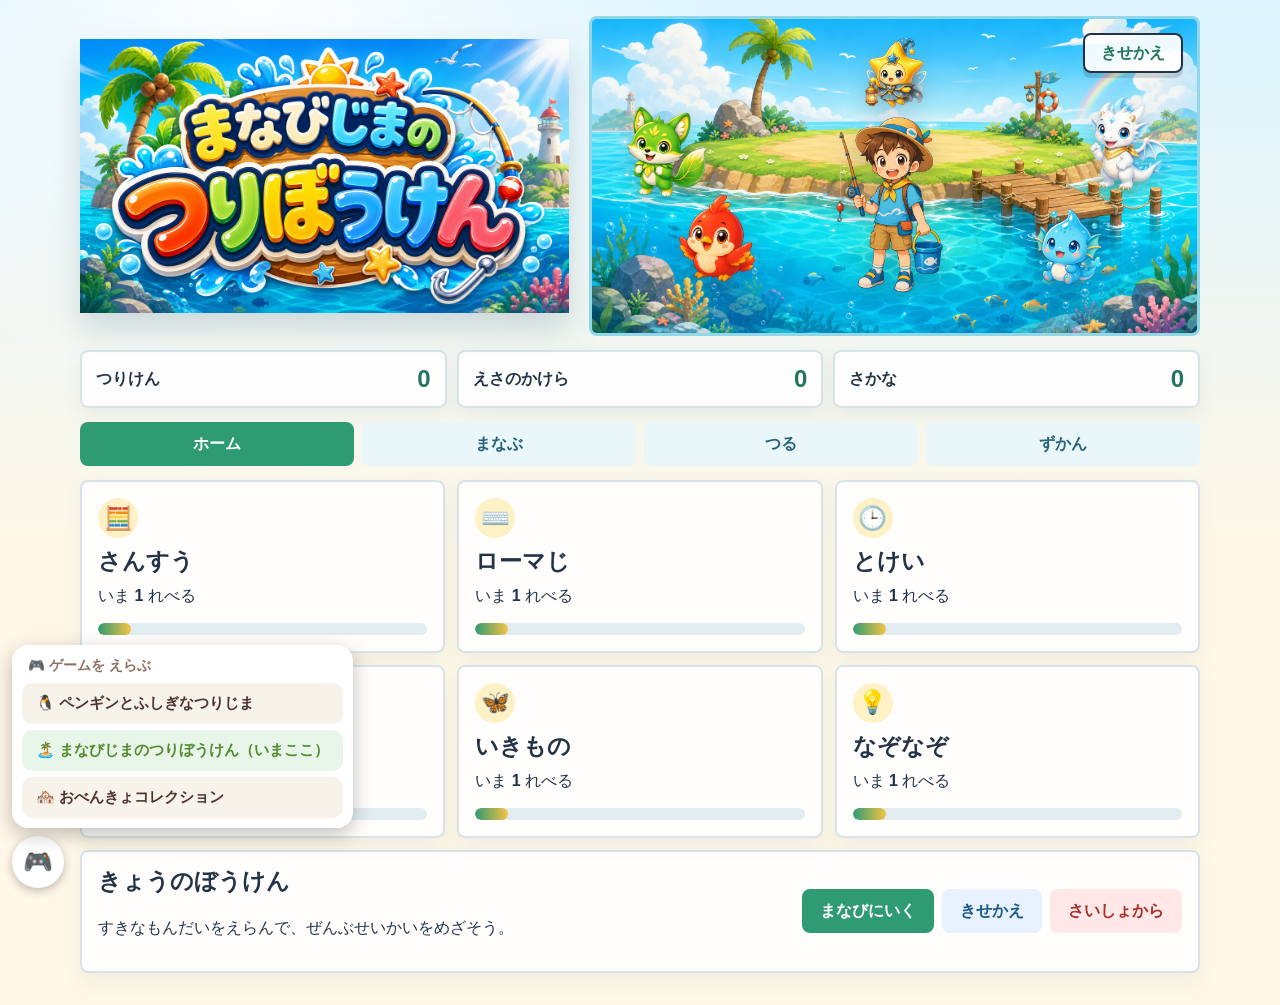
==== commit 533eb3ef: "ゲームせんたくメニューを追加（3ゲームの相互リンク） 画面左下の🎮ボタンから、まなびじま・おべんきょコレクションへ移動できる  Co-Authored-By: Claude Fable 5 <nore" ====
--- a/manabijima/index.html
+++ b/manabijima/index.html
@@ -189,5 +189,47 @@
     </div>
 
     <script src="./script.js"></script>
-  </body>
+  <!-- ▼▼ ゲームせんたくメニュー（まなびゲームズ そうごリンク） ▼▼ -->
+<div id="game-switcher">
+  <button id="gs-toggle" type="button" aria-label="ほかのゲームであそぶ">🎮</button>
+  <nav id="gs-menu" hidden>
+    <div class="gs-title">🎮 ゲームを えらぶ</div>
+    <a class="gs-item" href="https://manabi-games.github.io/tsurijima-game/">🐧 ペンギンとふしぎなつりじま</a>
+    <span class="gs-item gs-now">🏝️ まなびじまのつりぼうけん（いまここ）</span>
+    <a class="gs-item" href="https://manabi-games.github.io/manabi-town/">🏘️ おべんきょコレクション</a>
+  </nav>
+</div>
+<style>
+#game-switcher { position: fixed; left: 12px; bottom: 12px; z-index: 99999; font-family: inherit; }
+#gs-toggle {
+  width: 52px; height: 52px; border-radius: 50%; border: none; cursor: pointer;
+  background: #fff; font-size: 1.5rem; box-shadow: 0 3px 10px rgba(0,0,0,.25);
+}
+#gs-toggle:active { transform: scale(.94); }
+#gs-menu {
+  position: absolute; left: 0; bottom: 60px; width: max-content; max-width: 82vw;
+  background: #fff; border-radius: 16px; box-shadow: 0 6px 20px rgba(0,0,0,.25);
+  padding: 10px; display: flex; flex-direction: column; gap: 6px;
+}
+#gs-menu .gs-title { font-size: .85rem; color: #8d6e63; padding: 2px 6px; font-weight: bold; }
+#gs-menu .gs-item {
+  display: block; padding: 10px 14px; border-radius: 10px; text-decoration: none;
+  color: #4e342e; background: #f7f2ea; font-size: .95rem; font-weight: bold;
+}
+#gs-menu a.gs-item:hover { background: #ffe9c7; }
+#gs-menu .gs-now { background: #e8f5e9; color: #558b2f; }
+</style>
+<script>
+(function () {
+  var t = document.getElementById("gs-toggle");
+  var m = document.getElementById("gs-menu");
+  t.addEventListener("click", function (e) { e.stopPropagation(); m.hidden = !m.hidden; });
+  document.addEventListener("click", function (e) {
+    if (!m.hidden && !m.contains(e.target)) m.hidden = true;
+  });
+})();
+</script>
+<!-- ▲▲ ゲームせんたくメニュー ▲▲ -->
+
+</body>
 </html>
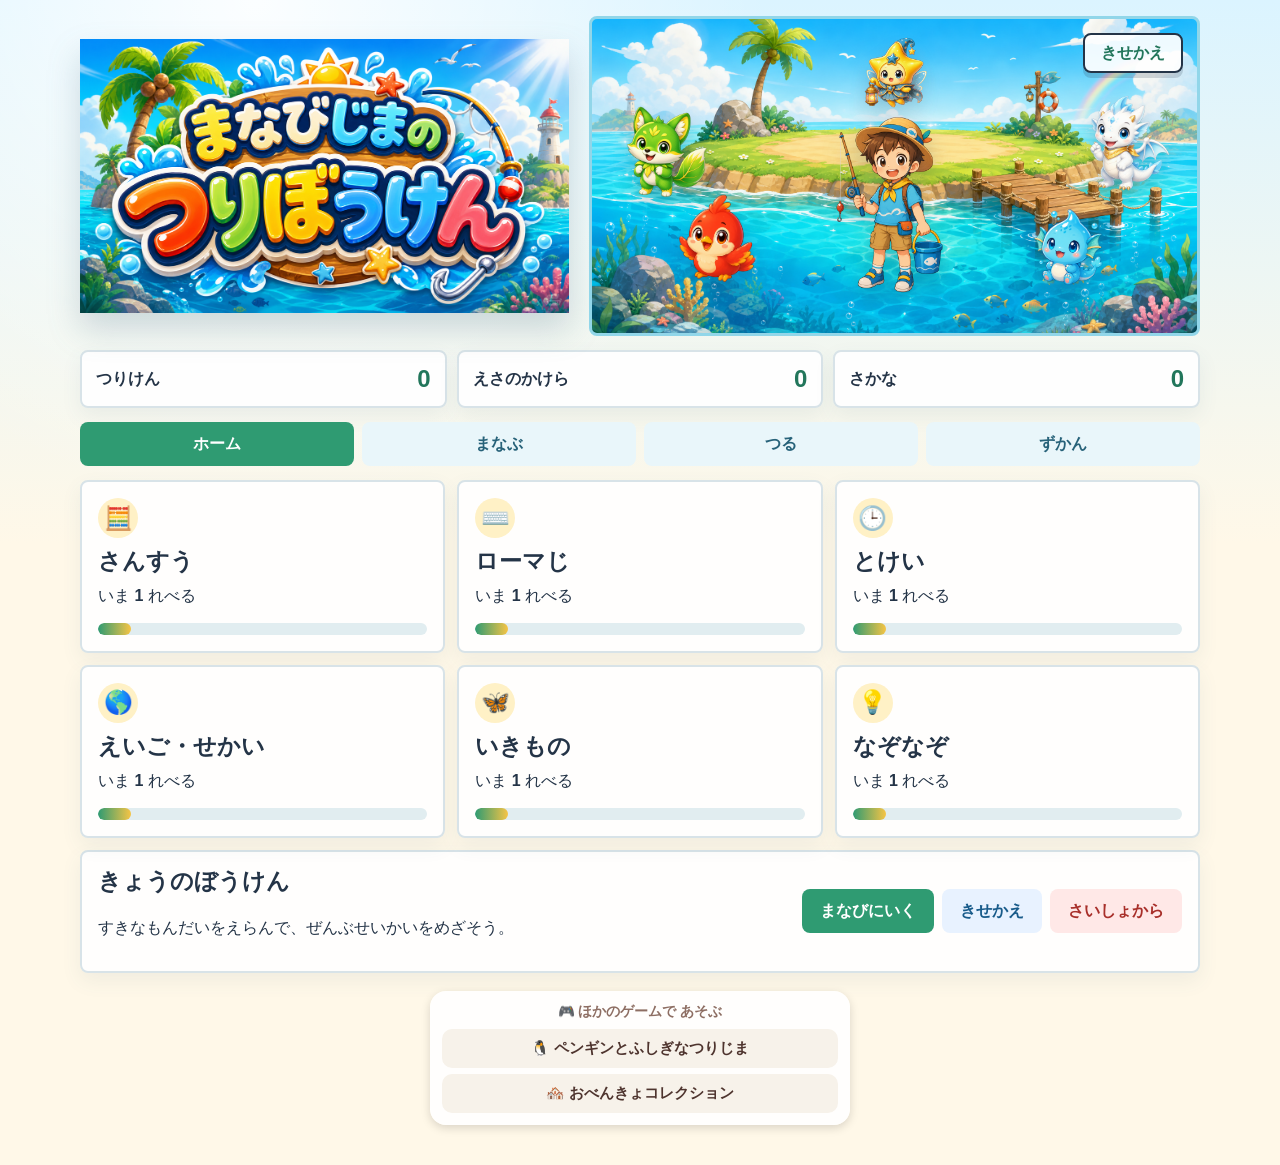
==== commit 16198b15: "修正: ゲームせんたくボタンが下部タブに重なり操作できない不具合 左下固定の浮遊ボタンを廃止し、ホーム画面内のリンクに変更。 プレイ中は表示されないため、ゲーム操作を一切妨げない。  Co-Autho" ====
--- a/manabijima/index.html
+++ b/manabijima/index.html
@@ -190,43 +190,44 @@
 
     <script src="./script.js"></script>
   <!-- ▼▼ ゲームせんたくメニュー（まなびゲームズ そうごリンク） ▼▼ -->
-<div id="game-switcher">
-  <button id="gs-toggle" type="button" aria-label="ほかのゲームであそぶ">🎮</button>
-  <nav id="gs-menu" hidden>
-    <div class="gs-title">🎮 ゲームを えらぶ</div>
-    <a class="gs-item" href="https://manabi-games.github.io/tsurijima-game/">🐧 ペンギンとふしぎなつりじま</a>
-    <span class="gs-item gs-now">🏝️ まなびじまのつりぼうけん（いまここ）</span>
-    <a class="gs-item" href="https://manabi-games.github.io/manabi-town/">🏘️ おべんきょコレクション</a>
-  </nav>
-</div>
 <style>
-#game-switcher { position: fixed; left: 12px; bottom: 12px; z-index: 99999; font-family: inherit; }
-#gs-toggle {
-  width: 52px; height: 52px; border-radius: 50%; border: none; cursor: pointer;
-  background: #fff; font-size: 1.5rem; box-shadow: 0 3px 10px rgba(0,0,0,.25);
+.gs-box {
+  margin: 18px auto 8px; padding: 12px; max-width: 420px;
+  background: rgba(255,255,255,.92); border-radius: 16px;
+  box-shadow: 0 3px 10px rgba(0,0,0,.15); text-align: center;
 }
-#gs-toggle:active { transform: scale(.94); }
-#gs-menu {
-  position: absolute; left: 0; bottom: 60px; width: max-content; max-width: 82vw;
-  background: #fff; border-radius: 16px; box-shadow: 0 6px 20px rgba(0,0,0,.25);
-  padding: 10px; display: flex; flex-direction: column; gap: 6px;
+.gs-box .gs-title { font-size: .85rem; color: #8d6e63; margin-bottom: 8px; font-weight: bold; }
+.gs-box .gs-links { display: flex; flex-direction: column; gap: 6px; }
+.gs-box .gs-item {
+  display: block; padding: 10px 12px; border-radius: 10px; text-decoration: none;
+  color: #4e342e; background: #f7f2ea; font-size: .92rem; font-weight: bold;
 }
-#gs-menu .gs-title { font-size: .85rem; color: #8d6e63; padding: 2px 6px; font-weight: bold; }
-#gs-menu .gs-item {
-  display: block; padding: 10px 14px; border-radius: 10px; text-decoration: none;
-  color: #4e342e; background: #f7f2ea; font-size: .95rem; font-weight: bold;
-}
-#gs-menu a.gs-item:hover { background: #ffe9c7; }
-#gs-menu .gs-now { background: #e8f5e9; color: #558b2f; }
+.gs-box .gs-item:hover { background: #ffe9c7; }
 </style>
 <script>
 (function () {
-  var t = document.getElementById("gs-toggle");
-  var m = document.getElementById("gs-menu");
-  t.addEventListener("click", function (e) { e.stopPropagation(); m.hidden = !m.hidden; });
-  document.addEventListener("click", function (e) {
-    if (!m.hidden && !m.contains(e.target)) m.hidden = true;
-  });
+  var GAMES = [
+    { id: "tsurijima",  label: "🐧 ペンギンとふしぎなつりじま", url: "https://manabi-games.github.io/tsurijima-game/" },
+    { id: "manabijima", label: "🏝️ まなびじまのつりぼうけん",   url: "https://manabi-games.github.io/tsurijima-game/manabijima/" },
+    { id: "town",       label: "🏘️ おべんきょコレクション",     url: "https://manabi-games.github.io/manabi-town/" }
+  ];
+  var CURRENT = "manabijima";
+  function build() {
+    var home = document.getElementById("home-view");
+    if (!home || document.querySelector(".gs-box")) return;
+    var box = document.createElement("div");
+    box.className = "gs-box";
+    var html = '<div class="gs-title">🎮 ほかのゲームで あそぶ</div><div class="gs-links">';
+    GAMES.forEach(function (g) {
+      if (g.id === CURRENT) return;
+      html += '<a class="gs-item" href="' + g.url + '">' + g.label + "</a>";
+    });
+    html += "</div>";
+    box.innerHTML = html;
+    home.appendChild(box);
+  }
+  if (document.readyState === "loading") document.addEventListener("DOMContentLoaded", build);
+  else build();
 })();
 </script>
 <!-- ▲▲ ゲームせんたくメニュー ▲▲ -->
